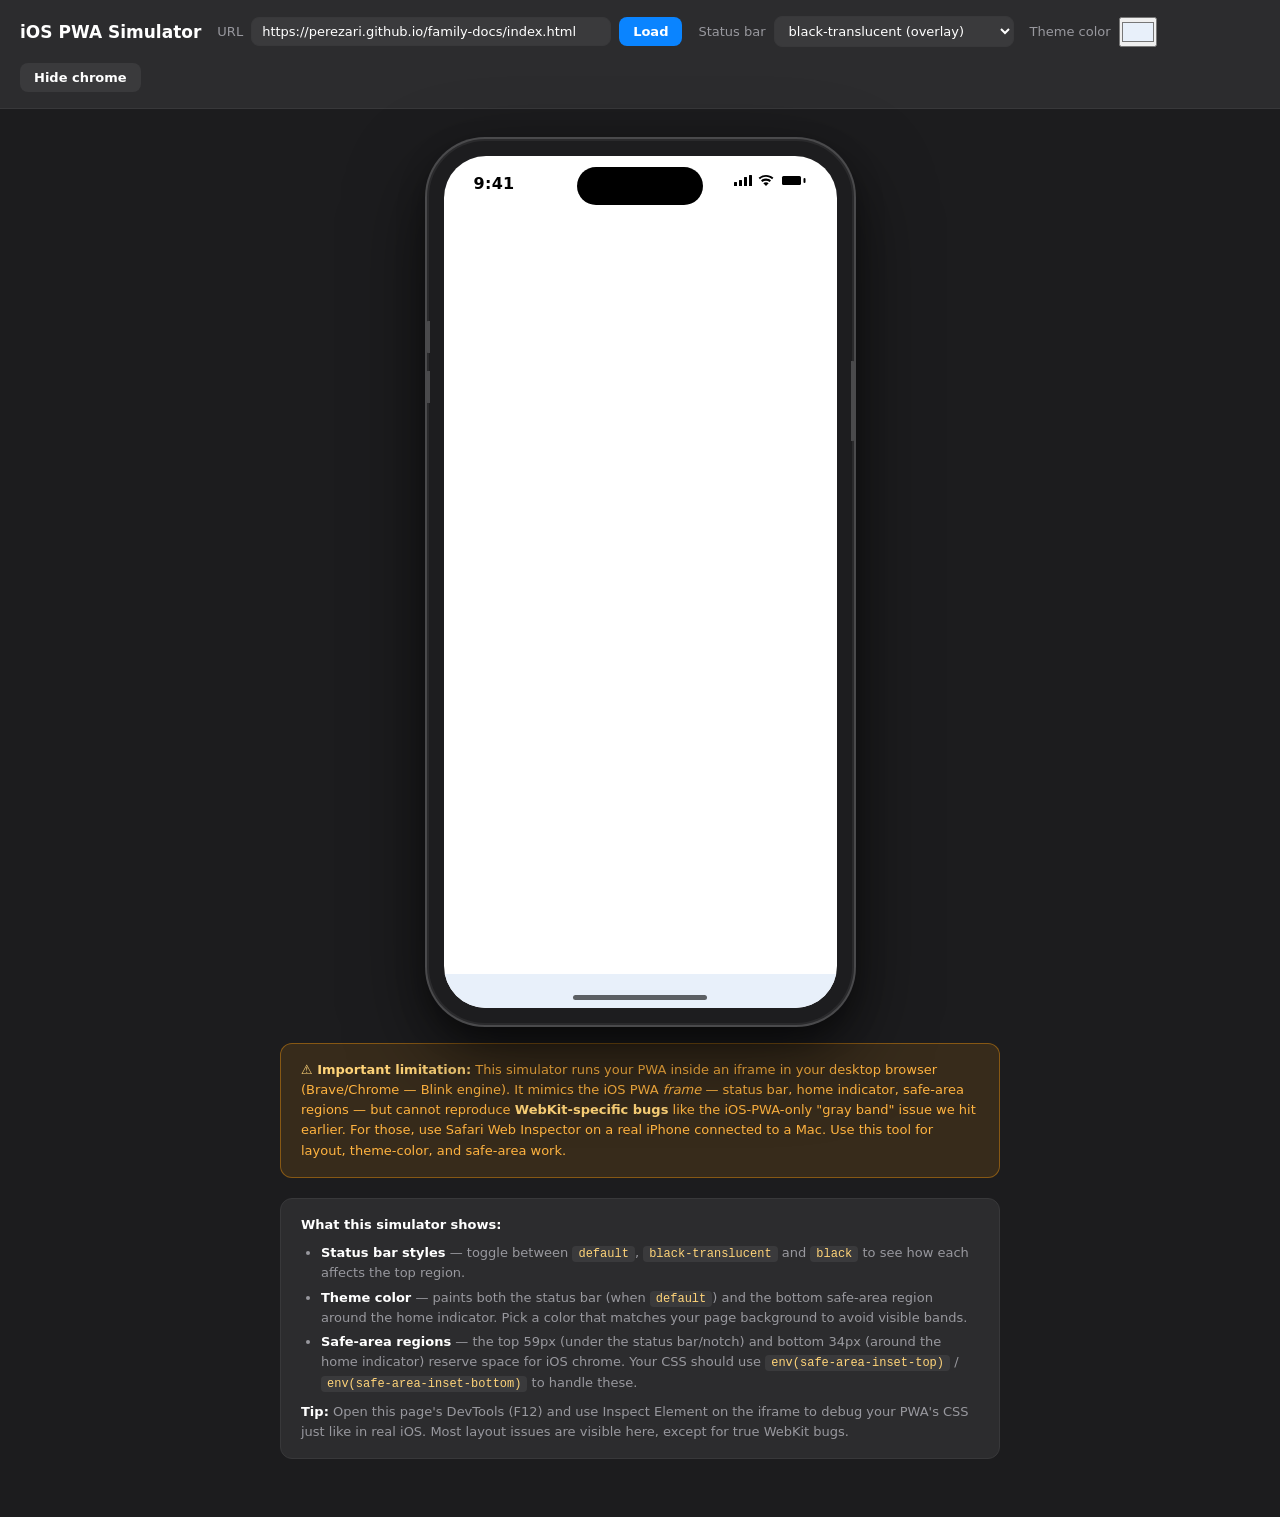
==== ios-pwa-simulator.html @ 0766c624 "." ====
<!DOCTYPE html>
<html lang="en">
<head>
<meta charset="UTF-8" />
<meta name="viewport" content="width=device-width, initial-scale=1.0" />
<title>iOS PWA Simulator</title>
<style>
  :root {
    --bg: #1c1c1e;
    --panel: #2c2c2e;
    --panel-2: #3a3a3c;
    --text: #ffffff;
    --text-2: #98989e;
    --accent: #0a84ff;
    --separator: #38383a;
  }
  * { box-sizing: border-box; }
  html, body {
    margin: 0;
    padding: 0;
    background: var(--bg);
    color: var(--text);
    font-family: -apple-system, BlinkMacSystemFont, "SF Pro Text", "Helvetica Neue", system-ui, sans-serif;
    min-height: 100vh;
    -webkit-font-smoothing: antialiased;
  }

  /* ─── Top toolbar ─── */
  .toolbar {
    background: var(--panel);
    padding: 16px 20px;
    border-bottom: 1px solid var(--separator);
    display: flex;
    flex-wrap: wrap;
    gap: 16px;
    align-items: center;
  }
  .toolbar h1 {
    margin: 0;
    font-size: 17px;
    font-weight: 600;
    flex-shrink: 0;
  }
  .toolbar .group {
    display: flex;
    align-items: center;
    gap: 8px;
    flex-shrink: 0;
  }
  .toolbar label {
    font-size: 13px;
    color: var(--text-2);
  }
  .toolbar input[type="text"], .toolbar select {
    background: var(--panel-2);
    color: var(--text);
    border: 1px solid var(--separator);
    border-radius: 8px;
    padding: 6px 10px;
    font-size: 13px;
    font-family: inherit;
    min-width: 240px;
  }
  .toolbar input[type="text"] { min-width: 360px; flex: 1; }
  .toolbar button {
    background: var(--accent);
    color: white;
    border: 0;
    border-radius: 8px;
    padding: 7px 14px;
    font-size: 13px;
    font-weight: 600;
    cursor: pointer;
    font-family: inherit;
  }
  .toolbar button.secondary {
    background: var(--panel-2);
    color: var(--text);
  }
  .toolbar button:active { opacity: 0.7; }

  /* ─── Stage / device frame ─── */
  .stage {
    padding: 32px 20px 60px;
    display: flex;
    flex-direction: column;
    align-items: center;
    gap: 20px;
  }

  .device {
    /* iPhone 14 Pro physical dimensions (CSS pixels):
       Viewport: 393 × 852, with 47px notch + 34px home indicator. */
    position: relative;
    width: 423px;            /* device width incl bezel */
    height: 882px;           /* device height incl bezel */
    background: #1d1d1f;
    border-radius: 56px;
    box-shadow:
      0 0 0 2px #2a2a2c,
      0 0 0 4px #4a4a4c,
      0 30px 80px rgba(0,0,0,0.6),
      0 12px 30px rgba(0,0,0,0.4);
    padding: 15px;
  }
  /* Side buttons */
  .device::before {
    content: '';
    position: absolute;
    left: -3px;
    top: 180px;
    width: 4px;
    height: 32px;
    background: #4a4a4c;
    border-radius: 2px 0 0 2px;
    box-shadow:
      0 50px 0 #4a4a4c,
      0 50px 0 0 #4a4a4c,
      0 90px 0 -7px transparent;
  }
  .device::after {
    content: '';
    position: absolute;
    right: -3px;
    top: 220px;
    width: 4px;
    height: 80px;
    background: #4a4a4c;
    border-radius: 0 2px 2px 0;
  }

  .screen {
    position: relative;
    width: 393px;
    height: 852px;
    background: #000;
    border-radius: 42px;
    overflow: hidden;
  }

  /* Dynamic island (47×38 at top) */
  .dynamic-island {
    position: absolute;
    top: 11px;
    left: 50%;
    transform: translateX(-50%);
    width: 126px;
    height: 38px;
    background: #000;
    border-radius: 19px;
    z-index: 100;
    pointer-events: none;
  }

  /* Status bar — iOS chrome that overlays the page in PWA mode */
  .status-bar {
    position: absolute;
    top: 0;
    left: 0;
    right: 0;
    height: 59px;          /* iPhone 14 Pro safe-area-inset-top */
    z-index: 99;
    pointer-events: none;
    padding: 0 30px;
    display: flex;
    align-items: flex-start;
    justify-content: space-between;
    padding-top: 18px;
    transition: background 0.2s ease;
  }
  .status-bar .time {
    font-size: 16px;
    font-weight: 600;
    color: #fff;
    letter-spacing: 0.02em;
    transition: color 0.2s ease;
  }
  .status-bar .icons {
    display: flex;
    gap: 6px;
    align-items: center;
  }
  .status-bar svg { fill: #fff; transition: fill 0.2s ease; }

  /* Status bar styles (controlled by toolbar) */
  .status-bar.style-default {
    background: rgba(255, 255, 255, 0.95);
    backdrop-filter: blur(20px);
  }
  .status-bar.style-default .time { color: #000; }
  .status-bar.style-default svg { fill: #000; }
  .status-bar.style-default ~ .iframe-wrap { top: 59px; }

  .status-bar.style-translucent { background: transparent; }
  .status-bar.style-translucent .time { color: #000; }
  .status-bar.style-translucent svg { fill: #000; }

  .status-bar.style-translucent.dark .time { color: #fff; }
  .status-bar.style-translucent.dark svg { fill: #fff; }

  /* Home indicator at bottom (34px safe-area) */
  .home-indicator {
    position: absolute;
    bottom: 8px;
    left: 50%;
    transform: translateX(-50%);
    width: 134px;
    height: 5px;
    background: rgba(0, 0, 0, 0.6);
    border-radius: 3px;
    z-index: 99;
    pointer-events: none;
  }
  .home-indicator.light { background: rgba(255, 255, 255, 0.7); }

  /* The "safe area bottom" where iOS paints theme-color in standalone */
  .safe-bottom {
    position: absolute;
    bottom: 0;
    left: 0;
    right: 0;
    height: 34px;
    z-index: 98;
    pointer-events: none;
    transition: background 0.2s ease;
  }

  /* The iframe that hosts the PWA itself */
  .iframe-wrap {
    position: absolute;
    top: 0;
    left: 0;
    right: 0;
    bottom: 0;
    overflow: hidden;
  }
  .iframe-wrap iframe {
    width: 100%;
    height: 100%;
    border: 0;
    display: block;
    background: white;
  }

  /* ─── Info / disclaimer ─── */
  .info {
    max-width: 720px;
    background: var(--panel);
    border: 1px solid var(--separator);
    border-radius: 12px;
    padding: 16px 20px;
    font-size: 13px;
    line-height: 1.55;
    color: var(--text-2);
  }
  .info strong { color: var(--text); }
  .info code {
    background: var(--panel-2);
    padding: 1px 6px;
    border-radius: 4px;
    font-family: ui-monospace, SF Mono, Menlo, monospace;
    color: #ffd479;
    font-size: 12px;
  }
  .info ul { margin: 8px 0; padding-left: 20px; }
  .info li { margin-bottom: 4px; }
  .warning {
    background: rgba(255, 159, 10, 0.12);
    border-color: rgba(255, 159, 10, 0.4);
    color: #ffb340;
  }
  .warning strong { color: #ffd479; }
</style>
</head>
<body>

<header class="toolbar">
  <h1>iOS PWA Simulator</h1>
  <div class="group">
    <label>URL</label>
    <input type="text" id="url-input" placeholder="https://perezari.github.io/family-docs/index.html"
           value="https://perezari.github.io/family-docs/index.html" />
    <button id="btn-load">Load</button>
  </div>
  <div class="group">
    <label>Status bar</label>
    <select id="status-style">
      <option value="default">default (white)</option>
      <option value="translucent" selected>black-translucent (overlay)</option>
      <option value="black">black</option>
    </select>
  </div>
  <div class="group">
    <label>Theme color</label>
    <input type="color" id="theme-color" value="#e8f0fa" style="min-width:auto;padding:0;width:38px;height:30px;cursor:pointer" />
  </div>
  <div class="group">
    <button class="secondary" id="btn-toggle-chrome">Hide chrome</button>
  </div>
</header>

<div class="stage">
  <div class="device">
    <div class="screen" id="screen">
      <div class="dynamic-island"></div>
      <div class="status-bar style-translucent" id="status-bar">
        <div class="time">9:41</div>
        <div class="icons">
          <!-- Signal -->
          <svg width="18" height="11" viewBox="0 0 18 11"><rect x="0" y="7" width="3" height="4" rx="0.5"/><rect x="5" y="5" width="3" height="6" rx="0.5"/><rect x="10" y="2" width="3" height="9" rx="0.5"/><rect x="15" y="0" width="3" height="11" rx="0.5"/></svg>
          <!-- Wifi -->
          <svg width="16" height="11" viewBox="0 0 16 11"><path d="M8 0C5.2 0 2.6 1 0.6 2.7l1.3 1.5C3.5 2.7 5.7 1.8 8 1.8s4.5 0.9 6.1 2.4l1.3-1.5C13.4 1 10.8 0 8 0zM8 3.6c-1.9 0-3.6 0.7-5 1.8l1.4 1.6C5.5 6.2 6.7 5.7 8 5.7s2.5 0.5 3.6 1.3l1.4-1.6c-1.4-1.1-3.1-1.8-5-1.8zM8 7.3c-1 0-2 0.4-2.7 1L8 11l2.7-2.7c-0.7-0.6-1.7-1-2.7-1z"/></svg>
          <!-- Battery -->
          <svg width="27" height="13" viewBox="0 0 27 13"><rect x="0.5" y="0.5" width="22" height="12" rx="3" fill="none" stroke-width="1" stroke="currentColor" style="stroke:inherit;fill:none;opacity:0.4"/><rect x="2" y="2" width="19" height="9" rx="1.5"/><rect x="23.5" y="4" width="2" height="5" rx="1"/></svg>
        </div>
      </div>
      <div class="iframe-wrap" id="iframe-wrap">
        <iframe id="iframe" src="about:blank"></iframe>
      </div>
      <div class="safe-bottom" id="safe-bottom"></div>
      <div class="home-indicator light" id="home-indicator"></div>
    </div>
  </div>

  <div class="info warning">
    <strong>⚠️ Important limitation:</strong> This simulator runs your PWA inside an iframe in your desktop browser (Brave/Chrome — Blink engine). It mimics the iOS PWA <em>frame</em> — status bar, home indicator, safe-area regions — but cannot reproduce <strong>WebKit-specific bugs</strong> like the iOS-PWA-only "gray band" issue we hit earlier. For those, use Safari Web Inspector on a real iPhone connected to a Mac. Use this tool for layout, theme-color, and safe-area work.
  </div>

  <div class="info">
    <strong>What this simulator shows:</strong>
    <ul>
      <li><strong>Status bar styles</strong> — toggle between <code>default</code>, <code>black-translucent</code> and <code>black</code> to see how each affects the top region.</li>
      <li><strong>Theme color</strong> — paints both the status bar (when <code>default</code>) and the bottom safe-area region around the home indicator. Pick a color that matches your page background to avoid visible bands.</li>
      <li><strong>Safe-area regions</strong> — the top 59px (under the status bar/notch) and bottom 34px (around the home indicator) reserve space for iOS chrome. Your CSS should use <code>env(safe-area-inset-top)</code> / <code>env(safe-area-inset-bottom)</code> to handle these.</li>
    </ul>
    <strong>Tip:</strong> Open this page's DevTools (F12) and use Inspect Element on the iframe to debug your PWA's CSS just like in real iOS. Most layout issues are visible here, except for true WebKit bugs.
  </div>
</div>

<script>
  const $ = (id) => document.getElementById(id);
  const iframe = $('iframe');
  const urlInput = $('url-input');
  const statusBar = $('status-bar');
  const safeBottom = $('safe-bottom');
  const themeColorInput = $('theme-color');
  const homeIndicator = $('home-indicator');

  function loadUrl() {
    let url = urlInput.value.trim();
    if (!url) return;
    if (!/^https?:/.test(url)) url = 'https://' + url;
    iframe.src = url;
  }

  $('btn-load').addEventListener('click', loadUrl);
  urlInput.addEventListener('keydown', (e) => { if (e.key === 'Enter') loadUrl(); });

  function applyStatusStyle() {
    const style = $('status-style').value;
    statusBar.classList.remove('style-default', 'style-translucent', 'style-black', 'dark');
    if (style === 'default') {
      statusBar.classList.add('style-default');
    } else if (style === 'translucent') {
      statusBar.classList.add('style-translucent');
    } else {
      statusBar.classList.add('style-translucent', 'dark');
      statusBar.style.background = '#000';
    }
    if (style !== 'black') statusBar.style.background = '';
  }
  $('status-style').addEventListener('change', applyStatusStyle);

  function applyThemeColor() {
    const c = themeColorInput.value;
    safeBottom.style.background = c;
    // When status-bar is "default" mode, it's painted with theme color too
    if ($('status-style').value === 'default') {
      statusBar.style.background = c;
    }
    // Auto-pick light/dark home indicator based on color luminance
    const m = /^#([0-9a-f]{6})$/i.exec(c);
    if (m) {
      const r = parseInt(m[1].slice(0,2), 16);
      const g = parseInt(m[1].slice(2,4), 16);
      const b = parseInt(m[1].slice(4,6), 16);
      const lum = (0.299*r + 0.587*g + 0.114*b) / 255;
      homeIndicator.classList.toggle('light', lum < 0.5);
    }
  }
  themeColorInput.addEventListener('input', applyThemeColor);

  let chromeHidden = false;
  $('btn-toggle-chrome').addEventListener('click', () => {
    chromeHidden = !chromeHidden;
    statusBar.style.display = chromeHidden ? 'none' : '';
    safeBottom.style.display = chromeHidden ? 'none' : '';
    homeIndicator.style.display = chromeHidden ? 'none' : '';
    document.getElementById('btn-toggle-chrome').textContent =
      chromeHidden ? 'Show chrome' : 'Hide chrome';
  });

  // Try to read theme-color from the loaded page and apply it automatically
  iframe.addEventListener('load', () => {
    try {
      const doc = iframe.contentDocument;
      if (!doc) return;
      const meta = doc.querySelector('meta[name="theme-color"]');
      if (meta && meta.content) {
        themeColorInput.value = meta.content;
        applyThemeColor();
      }
    } catch (e) {
      // Cross-origin — can't read. Not an error.
    }
  });

  // Initial render
  applyStatusStyle();
  applyThemeColor();
  loadUrl();
</script>
</body>
</html>
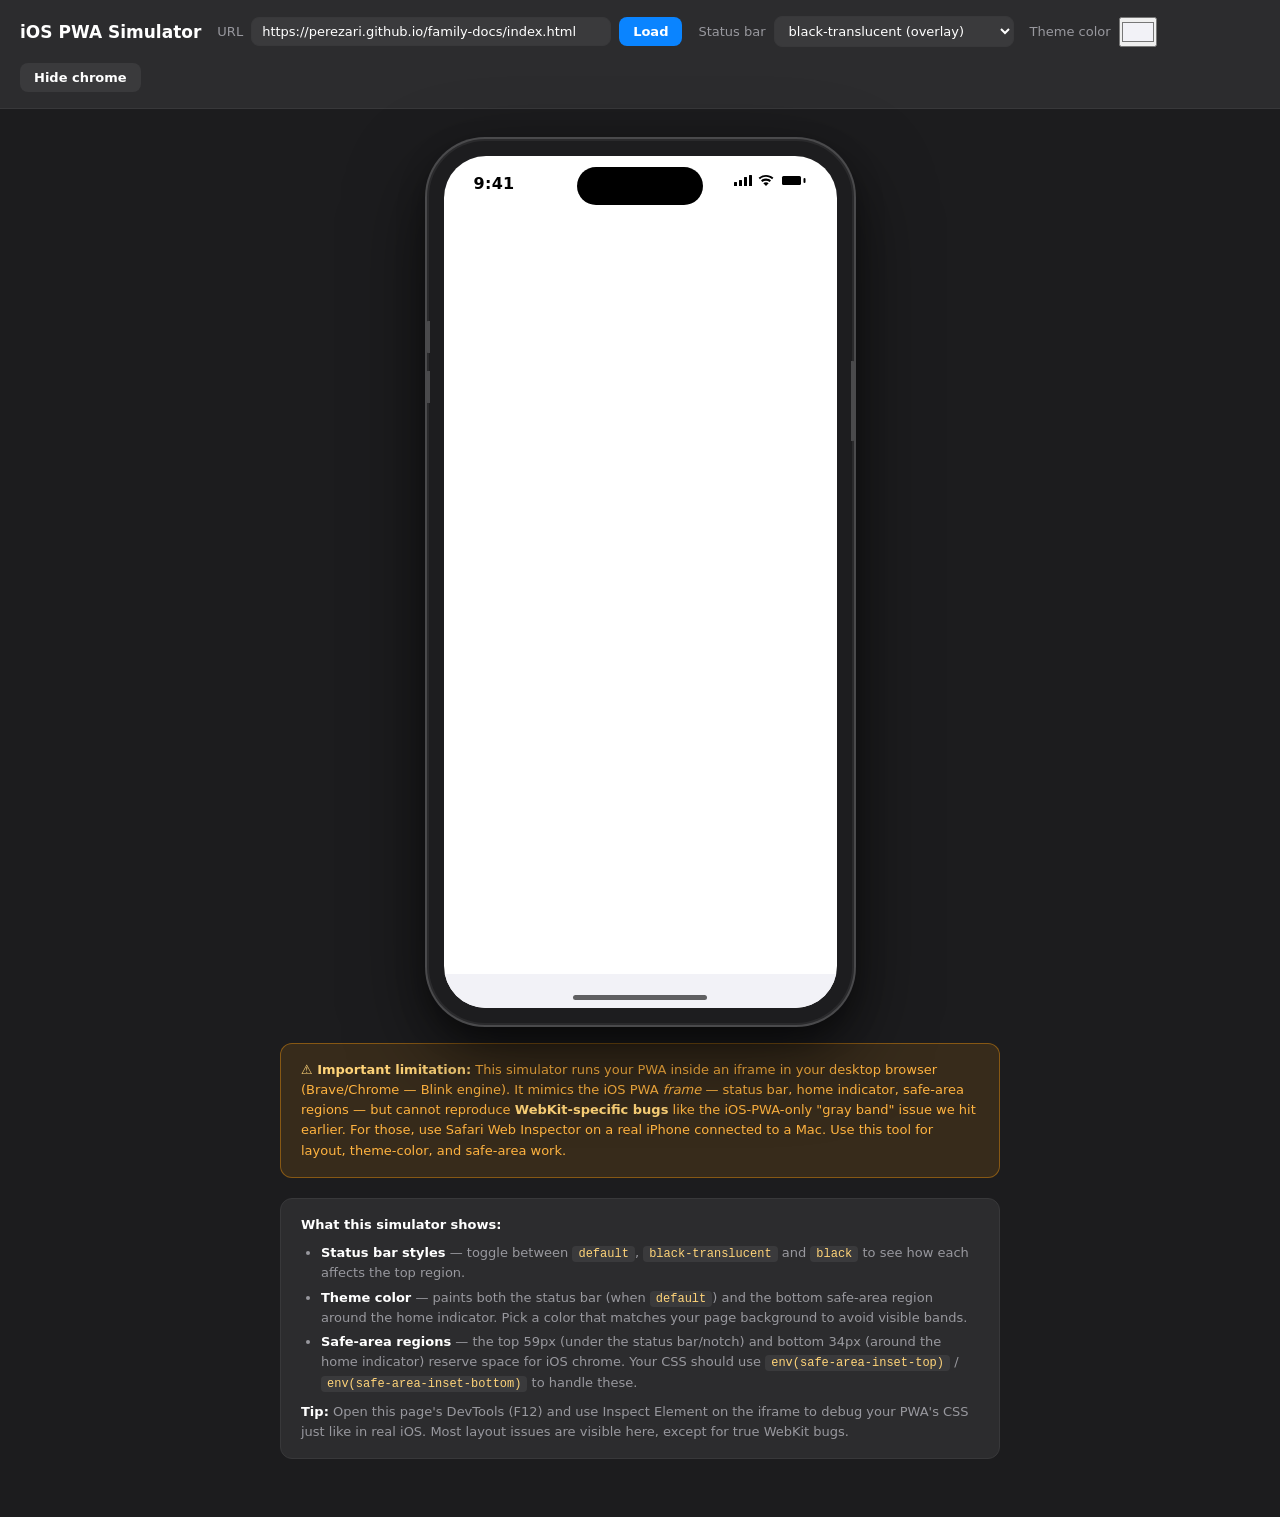
==== commit 9928ba78: "1.5.3" ====
--- a/ios-pwa-simulator.html
+++ b/ios-pwa-simulator.html
@@ -292,7 +292,7 @@
   </div>
   <div class="group">
     <label>Theme color</label>
-    <input type="color" id="theme-color" value="#e8f0fa" style="min-width:auto;padding:0;width:38px;height:30px;cursor:pointer" />
+    <input type="color" id="theme-color" value="#f2f2f7" style="min-width:auto;padding:0;width:38px;height:30px;cursor:pointer" />
   </div>
   <div class="group">
     <button class="secondary" id="btn-toggle-chrome">Hide chrome</button>
